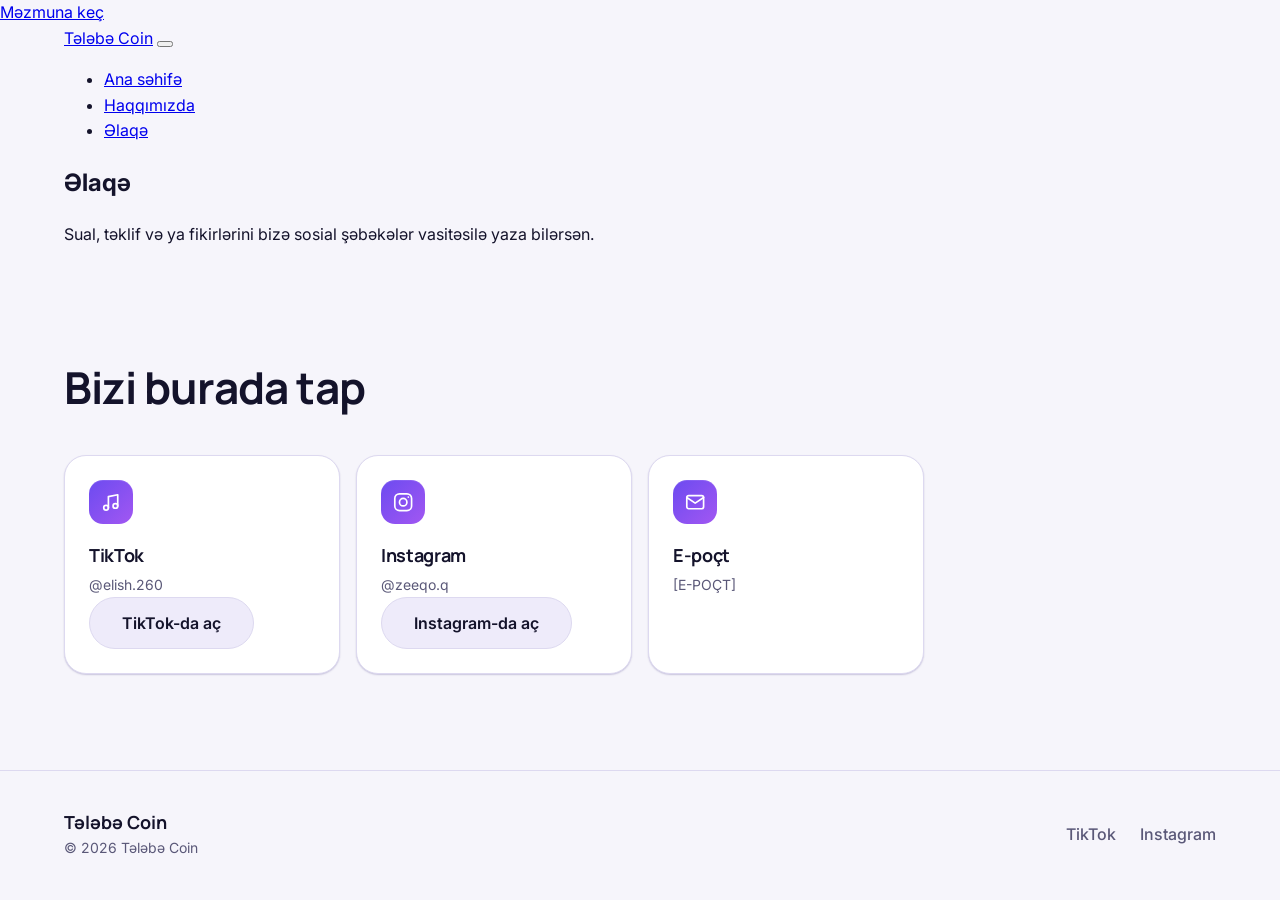
==== elaqe.html @ c9f2700e "Add files via upload" ====
<!DOCTYPE html>
<html lang="az">
<head>
  <meta charset="utf-8">
  <meta name="viewport" content="width=device-width, initial-scale=1, viewport-fit=cover">
  <meta name="color-scheme" content="light dark">
  <title>Əlaqə | Tələbə Coin</title>
  <meta name="description" content="Bizimlə TikTok və Instagram üzərindən əlaqə saxla.">

  <script>document.documentElement.classList.add('js')</script>
  <link rel="preconnect" href="https://fonts.googleapis.com">
  <link rel="preconnect" href="https://fonts.gstatic.com" crossorigin>
  <link rel="preconnect" href="https://cdn.jsdelivr.net" crossorigin>
  <link href="https://fonts.googleapis.com/css2?family=Inter:wght@400;500;600&family=Manrope:wght@700;800&display=swap" rel="stylesheet">
  <link rel="stylesheet" href="css/style.css">
</head>
<body>
  <a class="skip-link" href="#main">Məzmuna keç</a>

  <header class="site-header" data-header>
    <div class="container site-header__inner">
      <a class="site-header__brand" href="index.html">Tələbə Coin</a>
      <button class="nav-toggle" type="button" aria-expanded="false" aria-controls="site-nav" aria-label="Menyunu aç">
        <span class="nav-toggle__bar" aria-hidden="true"></span>
        <span class="nav-toggle__bar" aria-hidden="true"></span>
        <span class="nav-toggle__bar" aria-hidden="true"></span>
      </button>
      <nav class="site-nav" id="site-nav" aria-label="Əsas naviqasiya">
        <ul class="site-nav__list">
          <li><a href="index.html">Ana səhifə</a></li>
          <li><a href="haqqimizda.html">Haqqımızda</a></li>
          <li><a href="elaqe.html" aria-current="page">Əlaqə</a></li>
        </ul>
      </nav>
    </div>
  </header>

  <main id="main">

    <section class="page-hero" aria-labelledby="page-title">
      <div class="container">
        <h1 class="page-hero__title" id="page-title">Əlaqə</h1>
        <p class="page-hero__lead">Sual, təklif və ya fikirlərini bizə sosial şəbəkələr vasitəsilə yaza bilərsən.</p>
      </div>
    </section>

    <section class="section" aria-labelledby="channels-title">
      <div class="container">
        <header class="section__head">
          <h2 class="section__title" id="channels-title">Bizi burada tap</h2>
        </header>

        <ul class="perks perks--3">
          <li class="perk perk--action">
            <span class="perk__icon" aria-hidden="true">
              <svg viewBox="0 0 24 24"><path d="M9 18V6l10-2v12"/><circle cx="6.5" cy="18" r="2.5"/><circle cx="16.5" cy="16" r="2.5"/></svg>
            </span>
            <h3 class="perk__title">TikTok</h3>
            <p class="perk__text">@elish.260</p>
            <a class="btn btn-secondary" href="https://www.tiktok.com/@elish.260" target="_blank" rel="noopener">TikTok-da aç</a>
          </li>
          <li class="perk perk--action">
            <span class="perk__icon" aria-hidden="true">
              <svg viewBox="0 0 24 24"><rect x="3" y="3" width="18" height="18" rx="5"/><circle cx="12" cy="12" r="4"/><path d="M17.5 6.5h.01"/></svg>
            </span>
            <h3 class="perk__title">Instagram</h3>
            <p class="perk__text">@zeeqo.q</p>
            <a class="btn btn-secondary" href="https://www.instagram.com/zeeqo.q/" target="_blank" rel="noopener">Instagram-da aç</a>
          </li>
          <li class="perk perk--action">
            <span class="perk__icon" aria-hidden="true">
              <svg viewBox="0 0 24 24"><rect x="3" y="5" width="18" height="14" rx="2"/><path d="m3 7 9 6 9-6"/></svg>
            </span>
            <h3 class="perk__title">E-poçt</h3>
            <p class="perk__text todo">[E-POÇT]</p>
          </li>
        </ul>
      </div>
    </section>

  </main>

  <footer class="footer">
    <div class="container footer__inner">
      <div>
        <p class="footer__brand">Tələbə Coin</p>
        <p class="footer__note">© 2026 Tələbə Coin</p>
      </div>
      <nav aria-label="Əlaqə">
        <ul class="footer__links">
          <li><a href="https://www.tiktok.com/@elish.260" target="_blank" rel="noopener">TikTok</a></li>
          <li><a href="https://www.instagram.com/zeeqo.q/" target="_blank" rel="noopener">Instagram</a></li>
        </ul>
      </nav>
    </div>
  </footer>

  <script defer src="js/interactions.js"></script>
  <script defer src="js/nav.js"></script>
</body>
</html>
---- css/style.css ----
:root {
  /* Raw palette */
  --violet-300: #B7A6FF; --violet-500: #6C4BF0; --violet-700: #4527B8;
  --gold-300: #FFE08A;   --gold-500: #FFC857;   --gold-700: #D9962B;
  --mint-500: #2FE0AE;   --sky-500: #4CB8FF;    --rose-500: #FF5C7A;

  /* Semantic colors – light */
  --bg: #F6F5FB; --surface: #FFFFFF; --surface-2: #EEEBFA; --border: #DDD9F0;
  --text: #14132B; --text-muted: #5A5878;
  --primary: var(--violet-500); --primary-hover: #5A38DB; --on-primary: #FFFFFF;
  --coin: var(--gold-500); --coin-deep: var(--gold-700);
  --success: #0E9F78; --info: #1479C9; --danger: #D93554;
  --grad-brand: linear-gradient(135deg, #6C4BF0 0%, #A257F2 100%);
  --grad-coin: linear-gradient(145deg, #FFE08A 0%, #FFC857 45%, #D9962B 100%);
  --sh: 40 30 110;                      /* shadow tint (indigo) */

  /* Fonts */
  --font-display: "Manrope", "Segoe UI", system-ui, sans-serif;
  --font-body: "Inter", "Segoe UI", system-ui, sans-serif;
  --fw-regular: 400; --fw-medium: 500; --fw-semibold: 600; --fw-bold: 700; --fw-black: 800;

  /* Type scale (fluid, ~1.25 ratio) */
  --text-xs: 0.75rem; --text-sm: 0.875rem; --text-base: 1rem; --text-lg: 1.125rem; --text-xl: 1.25rem;
  --text-2xl: clamp(1.5rem, 1.3rem + 1vw, 2rem);
  --text-3xl: clamp(1.875rem, 1.5rem + 1.9vw, 2.75rem);
  --text-4xl: clamp(2.25rem, 1.6rem + 3.2vw, 3.75rem);
  --text-display: clamp(2.75rem, 1.8rem + 5vw, 5.5rem);
  --lh-tight: 1.08; --lh-snug: 1.25; --lh-body: 1.6;
  --tracking-display: -0.035em; --tracking-heading: -0.018em; --tracking-body: 0;

  /* Spacing (4px base) */
  --space-1: 0.25rem; --space-2: 0.5rem; --space-3: 0.75rem; --space-4: 1rem; --space-5: 1.25rem;
  --space-6: 1.5rem; --space-8: 2rem; --space-10: 2.5rem; --space-12: 3rem; --space-16: 4rem; --space-24: 6rem;

  /* Radius – bigger surface, bigger radius */
  --r-xs: 6px; --r-sm: 10px; --r-md: 14px; --r-lg: 22px; --r-xl: 32px; --r-pill: 999px;

  /* Shadows */
  --shadow-1: 0 1px 2px rgb(var(--sh) / .14), 0 1px 1px rgb(var(--sh) / .08);
  --shadow-2: 0 4px 14px rgb(var(--sh) / .14), 0 1px 3px rgb(var(--sh) / .10);
  --shadow-3: 0 14px 34px rgb(var(--sh) / .20), 0 3px 8px rgb(var(--sh) / .10);
  --shadow-4: 0 28px 70px rgb(var(--sh) / .28), 0 8px 18px rgb(var(--sh) / .12);
  --glow-violet: 0 0 0 1px rgb(108 75 240 / .55), 0 10px 34px rgb(108 75 240 / .42);
  --glow-coin: 0 0 0 1px rgb(255 200 87 / .55), 0 8px 30px rgb(255 200 87 / .38);
  --highlight: inset 0 1px 0 rgb(255 255 255 / .10);

  /* Motion */
  --ease-out: cubic-bezier(.22, 1, .36, 1);
  --dur-fast: 150ms; --dur: 280ms; --dur-slow: 700ms;
}
@media (prefers-color-scheme: dark) {
  :root:not([data-theme="light"]) {
    --bg: #0E1020; --surface: #161A32; --surface-2: #20264A; --border: #2C3360;
    --text: #ECEDF9; --text-muted: #A6ABCB;
    --success: #2FE0AE; --info: #4CB8FF; --danger: #FF6B86; --sh: 0 0 8;
  }
}
:root[data-theme="dark"] {
  --bg: #0E1020; --surface: #161A32; --surface-2: #20264A; --border: #2C3360;
  --text: #ECEDF9; --text-muted: #A6ABCB;
  --success: #2FE0AE; --info: #4CB8FF; --danger: #FF6B86; --sh: 0 0 8;
}

/* ===== Base ===== */
*, *::before, *::after { box-sizing: border-box; }
html { -webkit-text-size-adjust: 100%; }
body {
  margin: 0;
  background: var(--bg);
  color: var(--text);
  font: var(--fw-regular) var(--text-base)/var(--lh-body) var(--font-body);
  -webkit-font-smoothing: antialiased;
}
:focus-visible { outline: 2px solid var(--violet-300); outline-offset: 3px; }

/* ===== Buttons ===== */
.btn {
  display: inline-flex; align-items: center; justify-content: center;
  min-height: 3.25rem; padding: 0 var(--space-8);
  border: 1px solid transparent; border-radius: var(--r-pill);
  font: var(--fw-semibold) var(--text-base)/1 var(--font-body);
  text-decoration: none; cursor: pointer;
  transition: transform var(--dur-fast) var(--ease-out),
              box-shadow var(--dur) var(--ease-out),
              filter var(--dur) var(--ease-out);
}
.btn:active { transform: scale(.97); }
.btn-primary { background: var(--grad-brand); color: var(--on-primary); box-shadow: var(--glow-violet), var(--highlight); }
.btn-secondary { background: var(--surface-2); color: var(--text); border-color: var(--border); }
@media (hover: hover) {
  .btn-primary:hover { transform: translateY(-2px); filter: brightness(1.08); box-shadow: var(--glow-violet), var(--shadow-3), var(--highlight); }
  .btn-secondary:hover { transform: translateY(-2px); border-color: var(--violet-300); box-shadow: var(--shadow-2); }
}

/* ===== Hero ===== */
.hero {
  position: relative; isolation: isolate; overflow: hidden;
  min-height: 100vh; min-height: 100svh;
  display: grid; align-items: center;
  padding: calc(var(--space-8) + env(safe-area-inset-top, 0px)) var(--space-5) calc(var(--space-10) + env(safe-area-inset-bottom, 0px));
}
.hero::before {            /* yumşaq bənövşəyi işıq, --violet-500 kanalı */
  content: ""; position: absolute; z-index: -1; pointer-events: none;
  top: -25%; right: -20%; width: 80vmax; height: 80vmax;
  background: radial-gradient(closest-side, rgb(108 75 240 / .22), transparent);
}
.hero__inner {
  width: min(100%, 72rem); margin-inline: auto;
  display: grid; gap: var(--space-6); align-items: center;
}
.hero__title {
  margin: 0; font: var(--fw-black) var(--text-display)/var(--lh-tight) var(--font-display);
  letter-spacing: var(--tracking-display); text-wrap: balance;
}
.hero__lead {
  margin: var(--space-4) 0 0; max-width: 38ch;
  color: var(--text-muted); font-size: var(--text-lg);
}
.hero__actions { display: flex; flex-wrap: wrap; gap: var(--space-3); margin-top: var(--space-8); }
.hero__actions .btn { flex: 1 1 11rem; }

/* Coin səhnəsi: mobildə mətnin üstündə */
.hero__stage {
  order: -1; position: relative; container-type: inline-size;
  width: min(80vw, 44svh); aspect-ratio: 1; margin-inline: auto;
}
.hero__stage::before {     /* hafif parıltı, --glow-coin ilə eyni qızıl kanal */
  content: ""; position: absolute; inset: 4%; border-radius: 50%;
  background: radial-gradient(closest-side, rgb(255 200 87 / .34), transparent 72%);
}
.coin-canvas {
  position: absolute; inset: 0; width: 100%; height: 100%; display: block;
  opacity: 0; touch-action: pan-y;
  transition: opacity var(--dur-slow) var(--ease-out);
}
.coin-static {
  position: absolute; inset: 13%; border-radius: 50%;
  display: grid; place-items: center;
  background: var(--grad-coin);
  box-shadow: var(--glow-coin), inset 0 0 0 8px var(--coin-deep), inset 0 0 0 12px var(--gold-300);
  transition: opacity var(--dur-slow) var(--ease-out);
}
.coin-static span {
  font: var(--fw-black) clamp(2.5rem, 12vw, 4.5rem)/1 var(--font-display);
  font-size: 24cqi;
  letter-spacing: var(--tracking-display);
  color: var(--violet-700);
}
.hero__stage.is-3d .coin-canvas { opacity: 1; }
.hero__stage.is-3d .coin-static { opacity: 0; }

@media (min-width: 56rem) {
  .hero__inner { grid-template-columns: 1.1fr .9fr; gap: var(--space-12); }
  .hero__stage { order: 0; width: min(100%, 34rem); }
}
@media (prefers-reduced-motion: reduce) {
  .btn, .coin-canvas, .coin-static { transition: none; }
}

/* ===== Layout ===== */
@media (prefers-reduced-motion: no-preference) { html { scroll-behavior: smooth; } }
section[id] { scroll-margin-top: var(--space-4); }
.container { width: min(100%, 72rem); margin-inline: auto; }
.section { padding: var(--space-16) var(--space-5); }
@media (min-width: 48rem) { .section { padding-block: var(--space-24); } }

.section__head { margin-bottom: var(--space-10); }
.section__title {
  margin: 0; font: var(--fw-bold) var(--text-3xl)/var(--lh-snug) var(--font-display);
  letter-spacing: var(--tracking-heading); text-wrap: balance;
}
.section__lead { margin: var(--space-3) 0 0; max-width: 52ch; color: var(--text-muted); font-size: var(--text-lg); }

/* ===== Coin ikonu (qızıl yalnız burada) ===== */
.coin-dot {
  display: inline-block; flex: none; width: 1.25rem; height: 1.25rem; border-radius: 50%;
  background: var(--grad-coin);
  box-shadow: var(--glow-coin), inset 0 0 0 2px var(--coin-deep);
}
.coin-dot--lg {
  width: 3.5rem; height: 3.5rem;
  box-shadow: var(--glow-coin), inset 0 0 0 4px var(--coin-deep), inset 0 0 0 6px var(--gold-300);
}

/* ===== Addımlar ===== */
.steps-wrap { position: relative; padding-left: var(--space-10); }
.steps { list-style: none; margin: 0; padding: 0; display: grid; gap: var(--space-5); }

.steps__track {
  position: absolute; left: .5rem; top: 2.75rem; bottom: 0; width: 2px;
  background: var(--border); border-radius: var(--r-pill); overflow: hidden;
  -webkit-mask-image: linear-gradient(to bottom, #000 calc(100% - 4rem), transparent);
          mask-image: linear-gradient(to bottom, #000 calc(100% - 4rem), transparent);
}
.steps__fill { position: absolute; inset: 0; background: var(--grad-brand); transform-origin: top; }

.step {
  position: relative; padding: var(--space-6);
  background: var(--surface); border: 1px solid var(--border);
  border-radius: var(--r-lg); box-shadow: var(--shadow-1);
}
.step__glow {
  position: absolute; inset: 0; border-radius: inherit; pointer-events: none;
  box-shadow: var(--glow-violet); opacity: 0;
}
.step::before, .step__dot {
  content: ""; position: absolute; width: 12px; height: 12px; border-radius: 50%;
  left: calc(-2rem - 5px); top: calc(var(--space-6) + 1.25rem - 6px);
}
.step::before { background: var(--surface-2); box-shadow: 0 0 0 2px var(--border); }
.step__dot { background: var(--grad-brand); box-shadow: var(--glow-violet); }

.step__num {
  display: grid; place-items: center; width: 2.5rem; height: 2.5rem; border-radius: 50%;
  background: var(--grad-brand); color: var(--on-primary);
  font: var(--fw-bold) var(--text-base)/1 var(--font-display);
  margin-bottom: var(--space-4);
}
.step__title {
  display: flex; align-items: center; gap: var(--space-2); margin: 0;
  font: var(--fw-bold) var(--text-xl)/var(--lh-snug) var(--font-display);
  letter-spacing: var(--tracking-heading);
}
.step__text { margin: var(--space-2) 0 0; color: var(--text-muted); }

@media (min-width: 48rem) {
  .steps-wrap { padding-left: 0; padding-top: var(--space-10); }
  .steps { grid-template-columns: repeat(3, 1fr); }
  .steps__track {
    left: 0; right: 0; top: .5rem; bottom: auto; width: auto; height: 2px;
    -webkit-mask-image: linear-gradient(to right, #000 calc(100% - 4rem), transparent);
            mask-image: linear-gradient(to right, #000 calc(100% - 4rem), transparent);
  }
  .steps__fill { transform-origin: left; }
  .step::before, .step__dot { left: calc(var(--space-6) + 1.25rem - 6px); top: calc(-2rem - 5px); }
}

/* ===== Üstünlüklər ===== */
.perks { list-style: none; margin: 0; padding: 0; display: grid; gap: var(--space-4); }
@media (min-width: 40rem) { .perks { grid-template-columns: repeat(2, 1fr); } }
@media (min-width: 64rem) { .perks { grid-template-columns: repeat(4, 1fr); } }

.perk {
  padding: var(--space-6); background: var(--surface);
  border: 1px solid var(--border); border-radius: var(--r-lg); box-shadow: var(--shadow-1);
}
.perk__icon {
  display: grid; place-items: center; width: 2.75rem; height: 2.75rem;
  border-radius: var(--r-md); background: var(--grad-brand); color: var(--on-primary);
  box-shadow: var(--highlight);
}
.perk__icon svg {
  width: 1.4rem; height: 1.4rem; fill: none; stroke: currentColor;
  stroke-width: 1.8; stroke-linecap: round; stroke-linejoin: round;
}
.perk__title {
  margin: var(--space-5) 0 0; font: var(--fw-bold) var(--text-lg)/var(--lh-snug) var(--font-display);
  letter-spacing: var(--tracking-heading);
}
.perk__text { margin: var(--space-2) 0 0; color: var(--text-muted); font-size: var(--text-sm); }

/* ===== Rəylər (nümunə) ===== */
.quotes { list-style: none; margin: 0; padding: 0; display: grid; gap: var(--space-4); }
@media (min-width: 48rem) { .quotes { grid-template-columns: repeat(3, 1fr); } }

.quote {
  height: 100%; margin: 0; padding: var(--space-6);
  display: flex; flex-direction: column; gap: var(--space-4);
  background: var(--surface); border: 1px solid var(--border);
  border-radius: var(--r-lg); box-shadow: var(--shadow-1);
}
.quote__tag {
  align-self: flex-start; padding: var(--space-1) var(--space-3);
  background: var(--surface-2); border: 1px solid var(--border); border-radius: var(--r-pill);
  color: var(--text-muted); font-size: var(--text-xs); font-weight: var(--fw-medium);
}
.quote__text { margin: 0; }
.quote__text p { margin: 0; font-size: var(--text-lg); font-weight: var(--fw-medium); }
.quote__who { margin-top: auto; color: var(--text-muted); font-size: var(--text-sm); }

/* ===== Son çağırış ===== */
.cta {
  position: relative; isolation: isolate; overflow: hidden; text-align: center;
  padding: var(--space-12) var(--space-6);
  background: var(--surface); border: 1px solid var(--border);
  border-radius: var(--r-xl); box-shadow: var(--shadow-3), var(--highlight);
}
.cta::before {
  content: ""; position: absolute; z-index: -1; pointer-events: none;
  top: -40%; left: 50%; width: 120%; aspect-ratio: 1; transform: translateX(-50%);
  background: radial-gradient(closest-side, rgb(108 75 240 / .18), transparent);
}
.cta__title {
  margin: var(--space-5) auto 0; max-width: 16ch;
  font: var(--fw-black) var(--text-4xl)/var(--lh-tight) var(--font-display);
  letter-spacing: var(--tracking-display); text-wrap: balance;
}
.cta__text { margin: var(--space-4) auto 0; max-width: 44ch; color: var(--text-muted); font-size: var(--text-lg); }
.cta .btn { margin-top: var(--space-8); min-width: min(100%, 14rem); }

/* ===== Footer ===== */
.footer {
  padding: var(--space-10) var(--space-5) calc(var(--space-10) + env(safe-area-inset-bottom, 0px));
  border-top: 1px solid var(--border);
}
.footer__inner { display: flex; flex-wrap: wrap; align-items: center; justify-content: space-between; gap: var(--space-6); }
.footer__brand { margin: 0; font: var(--fw-bold) var(--text-lg)/var(--lh-snug) var(--font-display); }
.footer__note { margin: var(--space-1) 0 0; color: var(--text-muted); font-size: var(--text-sm); }
.footer__links { list-style: none; margin: 0; padding: 0; display: flex; gap: var(--space-6); }
.footer__links a {
  display: inline-flex; align-items: center; min-height: 2.75rem;
  color: var(--text-muted); text-decoration: none; font-weight: var(--fw-medium);
}
@media (hover: hover) { .footer__links a:hover { color: var(--text); } }
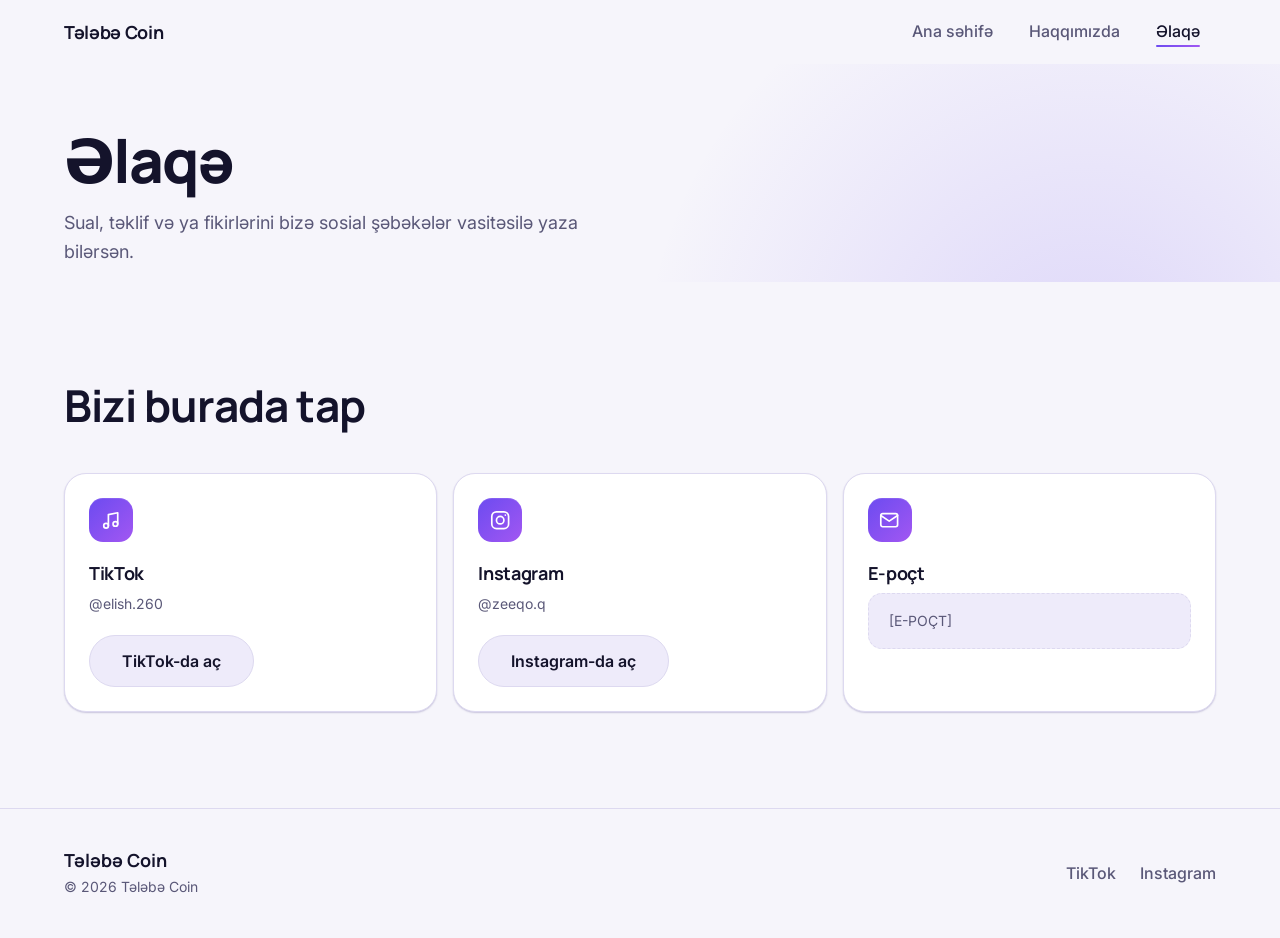
==== commit 33d01cb5: "Add files via upload" ====
--- a/elaqe.html
+++ b/elaqe.html
@@ -13,6 +13,7 @@
   <link rel="preconnect" href="https://cdn.jsdelivr.net" crossorigin>
   <link href="https://fonts.googleapis.com/css2?family=Inter:wght@400;500;600&family=Manrope:wght@700;800&display=swap" rel="stylesheet">
   <link rel="stylesheet" href="css/style.css">
+  <link rel="stylesheet" href="css/style-elave.css">
 </head>
 <body>
   <a class="skip-link" href="#main">Məzmuna keç</a>
--- a/css/style-elave.css
+++ b/css/style-elave.css
@@ -0,0 +1,212 @@
+/* =====================================================================
+   ƏLAVƏLƏR: header, mikro-interaksiyalar, səhifə keçidi, alt səhifələr
+   Bu fayl HTML-də style.css-dən SONRA qoşulur.
+   ===================================================================== */
+:root { --header-h: 4rem; }
+html { background: var(--bg); }   /* keçiddə ağ yanıb-sönmə olmasın */
+
+/* ===== Səhifə keçidi (cross-document View Transitions) ===== */
+@view-transition { navigation: auto; }
+::view-transition-old(root),
+::view-transition-new(root) { animation-duration: 300ms; }
+@media (prefers-reduced-motion: reduce) {
+  ::view-transition-group(*), ::view-transition-old(*), ::view-transition-new(*) { animation-duration: 0.01ms; }
+}
+
+/* ===== Skip link ===== */
+.skip-link {
+  position: absolute; z-index: 100; left: var(--space-4); top: var(--space-2);
+  padding: var(--space-3) var(--space-5);
+  background: var(--surface); color: var(--text);
+  border: 1px solid var(--border); border-radius: var(--r-pill);
+  font-weight: var(--fw-semibold); text-decoration: none;
+  transform: translateY(-300%);
+}
+.skip-link:focus-visible { transform: none; }
+
+/* ===== Header ===== */
+.site-header {
+  position: sticky; top: 0; z-index: 50;
+  padding: env(safe-area-inset-top, 0px) var(--space-5) 0;
+}
+.site-header::before {            /* fon ayrıca qatdadır: yalnız opacity animasiya olunur */
+  content: ""; position: absolute; inset: 0; z-index: 0; pointer-events: none;
+  background: var(--bg); border-bottom: 1px solid var(--border);
+  opacity: 0; transition: opacity var(--dur) var(--ease-out);
+}
+@supports ((backdrop-filter: blur(1px)) or (-webkit-backdrop-filter: blur(1px))) and (background: color-mix(in srgb, red 50%, blue)) {
+  .site-header::before {
+    background: color-mix(in srgb, var(--bg) 72%, transparent);
+    -webkit-backdrop-filter: blur(14px) saturate(1.4);
+            backdrop-filter: blur(14px) saturate(1.4);
+  }
+}
+.site-header.is-scrolled::before { opacity: 1; }
+
+.site-header__inner {
+  position: relative; display: flex; flex-wrap: wrap;
+  align-items: center; justify-content: space-between;
+  gap: var(--space-2) var(--space-4); min-height: var(--header-h);
+}
+.site-header__brand {
+  position: relative; z-index: 2; display: inline-flex; align-items: center; min-height: 2.75rem;
+  color: var(--text); text-decoration: none;
+  font: var(--fw-bold) var(--text-lg)/1 var(--font-display); letter-spacing: var(--tracking-heading);
+}
+
+/* Naviqasiya (əsas hal: JS yoxdursa sətir kimi görünür) */
+.site-nav__list { list-style: none; margin: 0; padding: 0; display: flex; flex-wrap: wrap; gap: var(--space-1); }
+.site-nav a {
+  position: relative; display: inline-flex; align-items: center; min-height: 2.75rem;
+  padding: 0 var(--space-4); border-radius: var(--r-pill);
+  color: var(--text-muted); text-decoration: none; font-weight: var(--fw-medium);
+}
+.site-nav a::after {
+  content: ""; position: absolute; left: var(--space-4); right: var(--space-4); bottom: .45rem;
+  height: 2px; border-radius: var(--r-pill); background: var(--grad-brand);
+  transform: scaleX(0); transform-origin: left;
+  transition: transform var(--dur) var(--ease-out);
+}
+.site-nav a[aria-current="page"] { color: var(--text); }
+.site-nav a[aria-current="page"]::after { transform: scaleX(1); }
+@media (hover: hover) {
+  .site-nav a:hover { color: var(--text); }
+  .site-nav a:hover::after { transform: scaleX(1); }
+}
+
+/* Hamburger */
+.nav-toggle {
+  display: none; position: relative; z-index: 2; width: 2.75rem; height: 2.75rem; padding: 0;
+  border: 1px solid var(--border); border-radius: var(--r-pill);
+  background: var(--surface-2); color: var(--text); cursor: pointer;
+}
+.nav-toggle__bar {
+  position: absolute; left: 50%; top: calc(50% - 1px);
+  width: 1.1rem; height: 2px; margin-left: -.55rem; border-radius: var(--r-pill);
+  background: currentColor;
+  transition: transform var(--dur) var(--ease-out), opacity var(--dur-fast) var(--ease-out);
+}
+.nav-toggle__bar:nth-child(1) { transform: translateY(-5px); }
+.nav-toggle__bar:nth-child(3) { transform: translateY(5px); }
+.nav-toggle[aria-expanded="true"] .nav-toggle__bar:nth-child(1) { transform: rotate(45deg); }
+.nav-toggle[aria-expanded="true"] .nav-toggle__bar:nth-child(2) { opacity: 0; }
+.nav-toggle[aria-expanded="true"] .nav-toggle__bar:nth-child(3) { transform: rotate(-45deg); }
+
+/* Mobil menyu paneli (yalnız JS aktivdirsə) */
+@media (max-width: 47.99rem) {
+  .js .nav-toggle { display: inline-block; }
+  .js .site-nav {
+    position: fixed; inset: 0; z-index: 1;
+    padding: calc(var(--header-h) + env(safe-area-inset-top, 0px) + var(--space-6)) var(--space-5) calc(var(--space-8) + env(safe-area-inset-bottom, 0px));
+    background: var(--bg); overflow-y: auto; overscroll-behavior: contain;
+    opacity: 0; visibility: hidden; transform: translateY(-8px);
+    transition: opacity var(--dur) var(--ease-out), transform var(--dur) var(--ease-out), visibility 0s linear var(--dur);
+  }
+  .js .nav-toggle[aria-expanded="true"] ~ .site-nav {
+    opacity: 1; visibility: visible; transform: none; transition-delay: 0s;
+  }
+  .js .site-nav__list { flex-direction: column; gap: var(--space-2); }
+  .js .site-nav a {
+    min-height: 3.5rem; font: var(--fw-bold) var(--text-2xl)/var(--lh-snug) var(--font-display);
+    letter-spacing: var(--tracking-heading);
+  }
+  .js .site-nav a::after { bottom: .6rem; }
+}
+html.nav-open, html.nav-open body { overflow: hidden; }   /* menyu açıqkən scroll yoxdur */
+
+@media (prefers-reduced-motion: reduce) {
+  .site-header::before, .site-nav, .site-nav a::after, .nav-toggle__bar { transition: none; }
+}
+
+/* Header sticky olduğu üçün hero və anchor mövqeləri düzəlir */
+.hero {
+  min-height: calc(100vh - var(--header-h) - env(safe-area-inset-top, 0px));
+  min-height: calc(100svh - var(--header-h) - env(safe-area-inset-top, 0px));
+  padding-top: var(--space-6);
+}
+section[id] { scroll-margin-top: calc(var(--header-h) + env(safe-area-inset-top, 0px) + var(--space-4)); }
+
+/* ===== Xüsusi kursor (elementləri yalnız JS yaradır) ===== */
+.cursor-dot, .cursor-ring {
+  position: fixed; top: 0; left: 0; z-index: 9999; pointer-events: none;
+  opacity: 0; will-change: transform;
+  transition: opacity var(--dur) var(--ease-out);
+}
+.cursor-dot { width: 6px; height: 6px; margin: -3px 0 0 -3px; border-radius: 50%; background: var(--primary); }
+.cursor-ring { width: 36px; height: 36px; margin: -18px 0 0 -18px; }
+.cursor-ring::before, .cursor-ring::after {
+  content: ""; position: absolute; inset: 0; border-radius: 50%;
+  transition: transform var(--dur) var(--ease-out), opacity var(--dur) var(--ease-out);
+}
+.cursor-ring::after  { border: 1.5px solid var(--primary); opacity: .55; }
+.cursor-ring::before { background: var(--primary); opacity: 0; }
+.cursor-dot.is-visible, .cursor-ring.is-visible { opacity: 1; }
+.cursor-ring.is-hover::after  { transform: scale(1.6); opacity: .9; }
+.cursor-ring.is-hover::before { transform: scale(1.6); opacity: .12; }
+.cursor-ring.is-down::after, .cursor-ring.is-down::before { transform: scale(.8); }
+.cursor-ring.is-hover.is-down::after, .cursor-ring.is-hover.is-down::before { transform: scale(1.35); }
+
+/* ===== Maqnit düymə (translate: hover/active transform-u ilə toqquşmur) ===== */
+@media (hover: hover) and (pointer: fine) and (prefers-reduced-motion: no-preference) {
+  .btn-primary {
+    transition: transform var(--dur-fast) var(--ease-out),
+                box-shadow var(--dur) var(--ease-out),
+                filter var(--dur) var(--ease-out),
+                translate var(--dur) var(--ease-out);
+  }
+}
+
+/* ===== Kart hover: 4px yuxarı + güclü kölgə (yalnız transform/opacity) ===== */
+.perk, .quote { position: relative; }
+.perk::after, .quote::after, .step::after {
+  content: ""; position: absolute; inset: 0; border-radius: inherit; pointer-events: none;
+  box-shadow: var(--shadow-3); opacity: 0;
+}
+@media (hover: hover) and (prefers-reduced-motion: no-preference) {
+  .perk, .quote, .step { transition: translate var(--dur) var(--ease-out); }
+  .perk::after, .quote::after, .step::after { transition: opacity var(--dur) var(--ease-out); }
+  .step::before, .step__dot { transition: translate var(--dur) var(--ease-out); }
+
+  .perk:hover, .quote:hover, .step:hover { translate: 0 -4px; }
+  .perk:hover::after, .quote:hover::after, .step:hover::after { opacity: 1; }
+  /* addım nöqtəsi xəttin üstündə qalsın */
+  .step:hover::before, .step:hover .step__dot { translate: 0 4px; }
+}
+
+/* ===== Alt səhifələr ===== */
+.page-hero { position: relative; isolation: isolate; overflow: hidden; padding: var(--space-12) var(--space-5) var(--space-4); }
+.page-hero::before {
+  content: ""; position: absolute; z-index: -1; pointer-events: none;
+  top: -60%; right: -20%; width: 70vmax; height: 70vmax;
+  background: radial-gradient(closest-side, rgb(108 75 240 / .18), transparent);
+}
+.page-hero__title {
+  margin: 0; font: var(--fw-black) var(--text-4xl)/var(--lh-tight) var(--font-display);
+  letter-spacing: var(--tracking-display); text-wrap: balance;
+}
+.page-hero__lead { margin: var(--space-4) 0 0; max-width: 52ch; color: var(--text-muted); font-size: var(--text-lg); }
+@media (min-width: 48rem) { .page-hero { padding-top: var(--space-16); } }
+
+.prose { max-width: 62ch; }
+.prose p { margin: 0 0 var(--space-4); color: var(--text-muted); font-size: var(--text-lg); }
+.prose p:last-child { margin-bottom: 0; }
+
+.todo {      /* [BURAYA YAZ] yer tutucuları */
+  display: block; padding: var(--space-4) var(--space-5);
+  border: 1px dashed var(--border); border-radius: var(--r-md);
+  background: var(--surface-2); color: var(--text-muted);
+}
+
+@media (min-width: 48rem) { .perks--3 { grid-template-columns: repeat(3, 1fr); } }
+ol.perks { counter-reset: none; }
+.perk .step__num { margin-bottom: var(--space-4); }
+.perk .step__num + .perk__title { margin-top: 0; }
+.perk__title .coin-dot { margin-inline-start: var(--space-2); vertical-align: -.1em; }
+
+.perk--action { display: flex; flex-direction: column; align-items: flex-start; }
+.perk--action .perk__text { margin-bottom: var(--space-5); }
+.perk--action .perk__text.todo { align-self: stretch; margin-bottom: 0; }
+.perk--action .btn { margin-top: auto; }
+
+.cta__actions { display: flex; flex-wrap: wrap; justify-content: center; gap: var(--space-3); margin-top: var(--space-8); }
+.cta__actions .btn { margin-top: 0; }
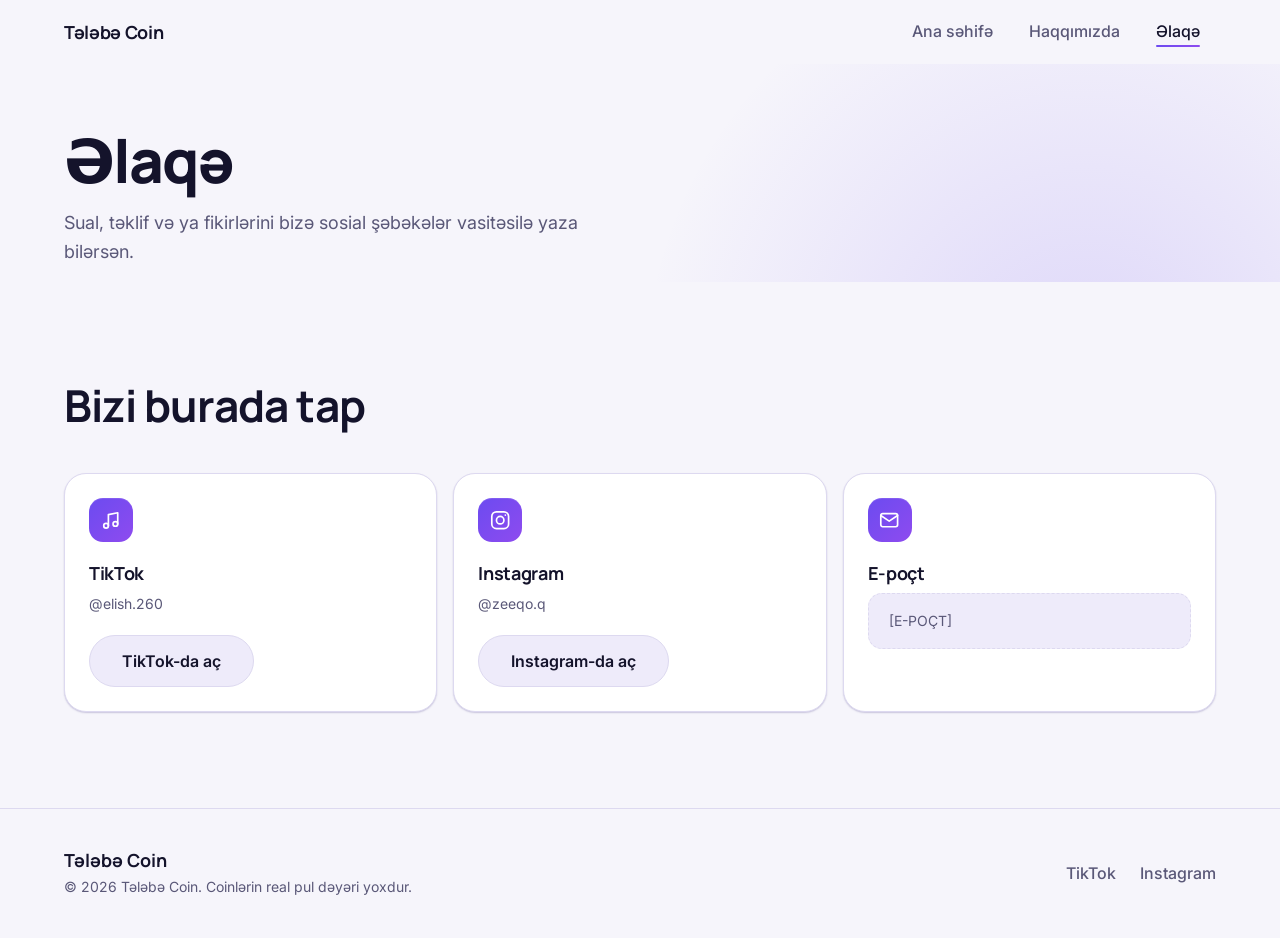
==== commit fa786342: "Add files via upload" ====
--- a/elaqe.html
+++ b/elaqe.html
@@ -4,16 +4,39 @@
   <meta charset="utf-8">
   <meta name="viewport" content="width=device-width, initial-scale=1, viewport-fit=cover">
   <meta name="color-scheme" content="light dark">
-  <title>Əlaqə | Tələbə Coin</title>
-  <meta name="description" content="Bizimlə TikTok və Instagram üzərindən əlaqə saxla.">
+  <meta name="theme-color" content="#6C4BF0">
+  <title>Əlaqə – TikTok və Instagram | Tələbə Coin</title>
+  <meta name="description" content="Tələbə Coin ilə TikTok və Instagram üzərindən əlaqə saxla. Sual, təklif və ya fikirlərini bizə sosial şəbəkələr vasitəsilə yaza bilərsən.">
+
+  <!-- DOMEN.az-ı real domenlə əvəz et (bax: YAYIN-QILAVUZU.md) -->
+  <link rel="canonical" href="https://DOMEN.az/elaqe.html">
+  <meta property="og:type" content="website">
+  <meta property="og:site_name" content="Tələbə Coin">
+  <meta property="og:locale" content="az_AZ">
+  <meta property="og:title" content="Əlaqə – TikTok və Instagram | Tələbə Coin">
+  <meta property="og:description" content="Tələbə Coin ilə TikTok və Instagram üzərindən əlaqə saxla. Sual, təklif və ya fikirlərini bizə sosial şəbəkələr vasitəsilə yaza bilərsən.">
+  <meta property="og:url" content="https://DOMEN.az/elaqe.html">
+  <meta property="og:image" content="https://DOMEN.az/og-image.png">
+  <meta property="og:image:width" content="1200">
+  <meta property="og:image:height" content="630">
+  <meta property="og:image:alt" content="Tələbə Coin: Kömək et, coin qazan.">
+  <meta name="twitter:card" content="summary_large_image">
+  <meta name="twitter:title" content="Əlaqə – TikTok və Instagram | Tələbə Coin">
+  <meta name="twitter:description" content="Tələbə Coin ilə TikTok və Instagram üzərindən əlaqə saxla. Sual, təklif və ya fikirlərini bizə sosial şəbəkələr vasitəsilə yaza bilərsən.">
+  <meta name="twitter:image" content="https://DOMEN.az/og-image.png">
+
+  <link rel="icon" href="favicon.svg" type="image/svg+xml">
+  <link rel="icon" href="favicon-32.png" type="image/png" sizes="32x32">
+  <link rel="apple-touch-icon" href="apple-touch-icon.png">
+  <link rel="manifest" href="site.webmanifest">
 
   <script>document.documentElement.classList.add('js')</script>
   <link rel="preconnect" href="https://fonts.googleapis.com">
   <link rel="preconnect" href="https://fonts.gstatic.com" crossorigin>
-  <link rel="preconnect" href="https://cdn.jsdelivr.net" crossorigin>
   <link href="https://fonts.googleapis.com/css2?family=Inter:wght@400;500;600&family=Manrope:wght@700;800&display=swap" rel="stylesheet">
   <link rel="stylesheet" href="css/style.css">
   <link rel="stylesheet" href="css/style-elave.css">
+  <link rel="stylesheet" href="css/style-gun6.css">
 </head>
 <body>
   <a class="skip-link" href="#main">Məzmuna keç</a>
@@ -21,7 +44,7 @@
   <header class="site-header" data-header>
     <div class="container site-header__inner">
       <a class="site-header__brand" href="index.html">Tələbə Coin</a>
-      <button class="nav-toggle" type="button" aria-expanded="false" aria-controls="site-nav" aria-label="Menyunu aç">
+      <button class="nav-toggle" type="button" aria-expanded="false" aria-controls="site-nav" aria-label="Menyu">
         <span class="nav-toggle__bar" aria-hidden="true"></span>
         <span class="nav-toggle__bar" aria-hidden="true"></span>
         <span class="nav-toggle__bar" aria-hidden="true"></span>
@@ -47,32 +70,24 @@
 
     <section class="section" aria-labelledby="channels-title">
       <div class="container">
-        <header class="section__head">
-          <h2 class="section__title" id="channels-title">Bizi burada tap</h2>
-        </header>
-
+        <header class="section__head"><h2 class="section__title" id="channels-title">Bizi burada tap</h2></header>
         <ul class="perks perks--3">
           <li class="perk perk--action">
-            <span class="perk__icon" aria-hidden="true">
-              <svg viewBox="0 0 24 24"><path d="M9 18V6l10-2v12"/><circle cx="6.5" cy="18" r="2.5"/><circle cx="16.5" cy="16" r="2.5"/></svg>
-            </span>
+            <span class="perk__icon" aria-hidden="true"><svg viewBox="0 0 24 24"><path d="M9 18V6l10-2v12"/><circle cx="6.5" cy="18" r="2.5"/><circle cx="16.5" cy="16" r="2.5"/></svg></span>
             <h3 class="perk__title">TikTok</h3>
             <p class="perk__text">@elish.260</p>
-            <a class="btn btn-secondary" href="https://www.tiktok.com/@elish.260" target="_blank" rel="noopener">TikTok-da aç</a>
+            <a class="btn btn-secondary" href="https://www.tiktok.com/@elish.260" target="_blank" rel="noopener noreferrer">TikTok-da aç<span class="sr-only"> (yeni pəncərədə açılır)</span></a>
           </li>
           <li class="perk perk--action">
-            <span class="perk__icon" aria-hidden="true">
-              <svg viewBox="0 0 24 24"><rect x="3" y="3" width="18" height="18" rx="5"/><circle cx="12" cy="12" r="4"/><path d="M17.5 6.5h.01"/></svg>
-            </span>
+            <span class="perk__icon" aria-hidden="true"><svg viewBox="0 0 24 24"><rect x="3" y="3" width="18" height="18" rx="5"/><circle cx="12" cy="12" r="4"/><path d="M17.5 6.5h.01"/></svg></span>
             <h3 class="perk__title">Instagram</h3>
             <p class="perk__text">@zeeqo.q</p>
-            <a class="btn btn-secondary" href="https://www.instagram.com/zeeqo.q/" target="_blank" rel="noopener">Instagram-da aç</a>
+            <a class="btn btn-secondary" href="https://www.instagram.com/zeeqo.q/" target="_blank" rel="noopener noreferrer">Instagram-da aç<span class="sr-only"> (yeni pəncərədə açılır)</span></a>
           </li>
           <li class="perk perk--action">
-            <span class="perk__icon" aria-hidden="true">
-              <svg viewBox="0 0 24 24"><rect x="3" y="5" width="18" height="14" rx="2"/><path d="m3 7 9 6 9-6"/></svg>
-            </span>
+            <span class="perk__icon" aria-hidden="true"><svg viewBox="0 0 24 24"><rect x="3" y="5" width="18" height="14" rx="2"/><path d="m3 7 9 6 9-6"/></svg></span>
             <h3 class="perk__title">E-poçt</h3>
+            <!-- TODO: e-poçt ünvanını yaz, sonra <a href="mailto:..."> ilə əvəz et -->
             <p class="perk__text todo">[E-POÇT]</p>
           </li>
         </ul>
@@ -85,17 +100,16 @@
     <div class="container footer__inner">
       <div>
         <p class="footer__brand">Tələbə Coin</p>
-        <p class="footer__note">© 2026 Tələbə Coin</p>
+        <p class="footer__note">© 2026 Tələbə Coin. Coinlərin real pul dəyəri yoxdur.</p>
       </div>
-      <nav aria-label="Əlaqə">
+      <nav aria-label="Sosial şəbəkələr">
         <ul class="footer__links">
-          <li><a href="https://www.tiktok.com/@elish.260" target="_blank" rel="noopener">TikTok</a></li>
-          <li><a href="https://www.instagram.com/zeeqo.q/" target="_blank" rel="noopener">Instagram</a></li>
+          <li><a href="https://www.tiktok.com/@elish.260" target="_blank" rel="noopener noreferrer">TikTok<span class="sr-only"> (yeni pəncərədə açılır)</span></a></li>
+          <li><a href="https://www.instagram.com/zeeqo.q/" target="_blank" rel="noopener noreferrer">Instagram<span class="sr-only"> (yeni pəncərədə açılır)</span></a></li>
         </ul>
       </nav>
     </div>
   </footer>
-
   <script defer src="js/interactions.js"></script>
   <script defer src="js/nav.js"></script>
 </body>
--- a/css/style-elave.css
+++ b/css/style-elave.css
@@ -126,26 +126,6 @@
 }
 section[id] { scroll-margin-top: calc(var(--header-h) + env(safe-area-inset-top, 0px) + var(--space-4)); }
 
-/* ===== Xüsusi kursor (elementləri yalnız JS yaradır) ===== */
-.cursor-dot, .cursor-ring {
-  position: fixed; top: 0; left: 0; z-index: 9999; pointer-events: none;
-  opacity: 0; will-change: transform;
-  transition: opacity var(--dur) var(--ease-out);
-}
-.cursor-dot { width: 6px; height: 6px; margin: -3px 0 0 -3px; border-radius: 50%; background: var(--primary); }
-.cursor-ring { width: 36px; height: 36px; margin: -18px 0 0 -18px; }
-.cursor-ring::before, .cursor-ring::after {
-  content: ""; position: absolute; inset: 0; border-radius: 50%;
-  transition: transform var(--dur) var(--ease-out), opacity var(--dur) var(--ease-out);
-}
-.cursor-ring::after  { border: 1.5px solid var(--primary); opacity: .55; }
-.cursor-ring::before { background: var(--primary); opacity: 0; }
-.cursor-dot.is-visible, .cursor-ring.is-visible { opacity: 1; }
-.cursor-ring.is-hover::after  { transform: scale(1.6); opacity: .9; }
-.cursor-ring.is-hover::before { transform: scale(1.6); opacity: .12; }
-.cursor-ring.is-down::after, .cursor-ring.is-down::before { transform: scale(.8); }
-.cursor-ring.is-hover.is-down::after, .cursor-ring.is-hover.is-down::before { transform: scale(1.35); }
-
 /* ===== Maqnit düymə (translate: hover/active transform-u ilə toqquşmur) ===== */
 @media (hover: hover) and (pointer: fine) and (prefers-reduced-motion: no-preference) {
   .btn-primary {
--- a/css/style-gun6.css
+++ b/css/style-gun6.css
@@ -0,0 +1,36 @@
+/* style-gun6.css – Gün 6 düzəlişləri. style.css və style-elave.css-dən SONRA yüklənir. */
+
+/* Kontrast: .btn-primary və nömrələrdə ağ mətn qradiyentin hər nöqtəsində ≥4.5:1 olsun (son rəng #A257F2 → #8E4BEF) */
+:root { --grad-brand: linear-gradient(135deg, #6C4BF0 0%, #8E4BEF 100%); }
+
+/* Fokus halqası: açıq rejimdə --violet-300 fonla 3:1 vermirdi */
+:focus-visible { outline-color: var(--primary); }
+@media (prefers-color-scheme: dark) { :root:not([data-theme="light"]) :focus-visible { outline-color: var(--violet-300); } }
+:root[data-theme="dark"] :focus-visible { outline-color: var(--violet-300); }
+
+/* Yalnız ekran oxuyucu üçün mətn */
+.sr-only {
+  position: absolute; width: 1px; height: 1px; margin: -1px; padding: 0; overflow: hidden;
+  clip-path: inset(50%); white-space: nowrap; border: 0;
+}
+
+/* Menyu açıqkən scroll kilidi (iOS üçün əlavə) */
+html.nav-open, html.nav-open body { overflow: hidden; overscroll-behavior: none; }
+
+/* Coin animasiyasını dayandırma düyməsi (JS yaradır) */
+.coin-toggle {
+  display: inline-flex; align-items: center; min-height: 2.75rem; margin-top: var(--space-4);
+  padding: 0 var(--space-5); border: 1px solid var(--border); border-radius: var(--r-pill);
+  background: transparent; color: var(--text-muted); cursor: pointer;
+  font: var(--fw-medium) var(--text-sm)/1 var(--font-body);
+}
+@media (hover: hover) { .coin-toggle:hover { color: var(--text); border-color: var(--violet-300); } }
+
+/* 404 */
+.page-hero__actions { display: flex; flex-wrap: wrap; gap: var(--space-3); margin-top: var(--space-8); }
+.page-hero__code {
+  display: block; margin-bottom: var(--space-2); color: var(--primary);
+  font: var(--fw-bold) var(--text-lg)/1 var(--font-display); letter-spacing: var(--tracking-heading);
+}
+@media (prefers-color-scheme: dark) { :root:not([data-theme="light"]) .page-hero__code { color: var(--violet-300); } }
+:root[data-theme="dark"] .page-hero__code { color: var(--violet-300); }
